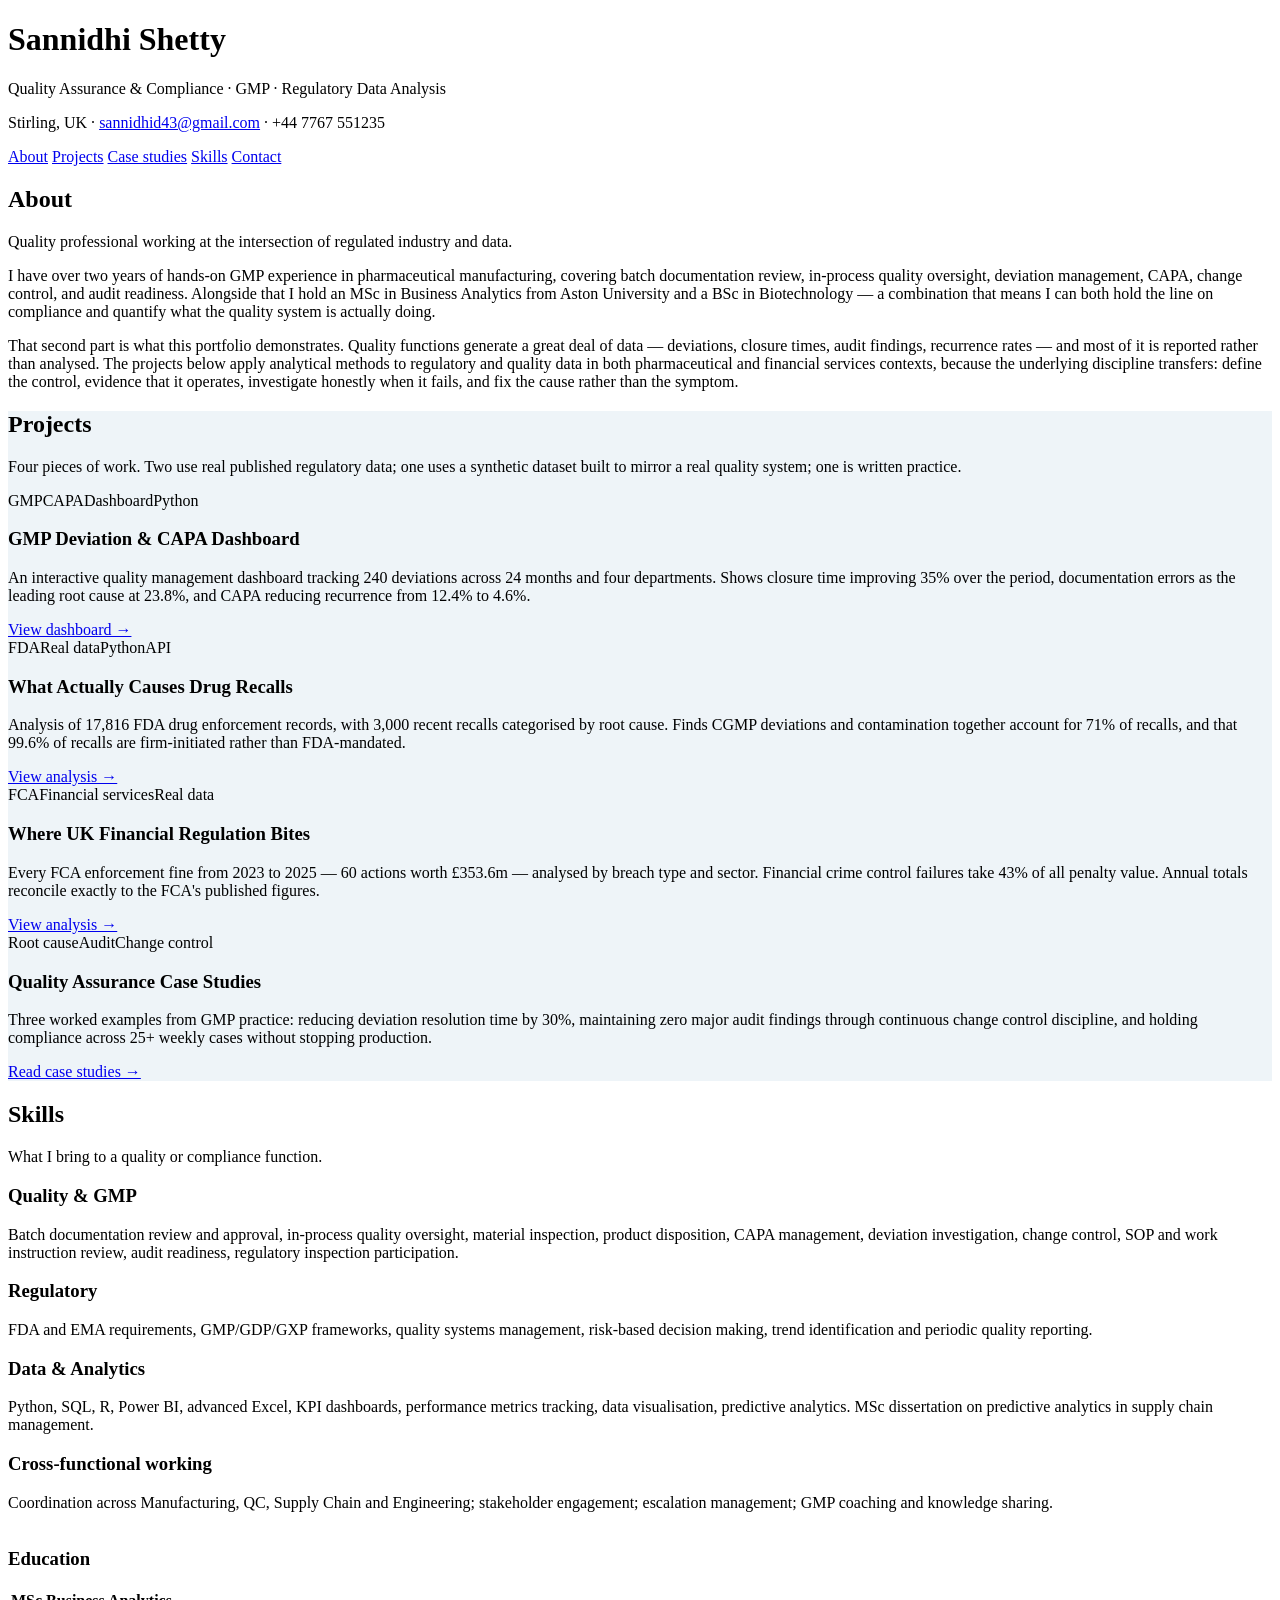
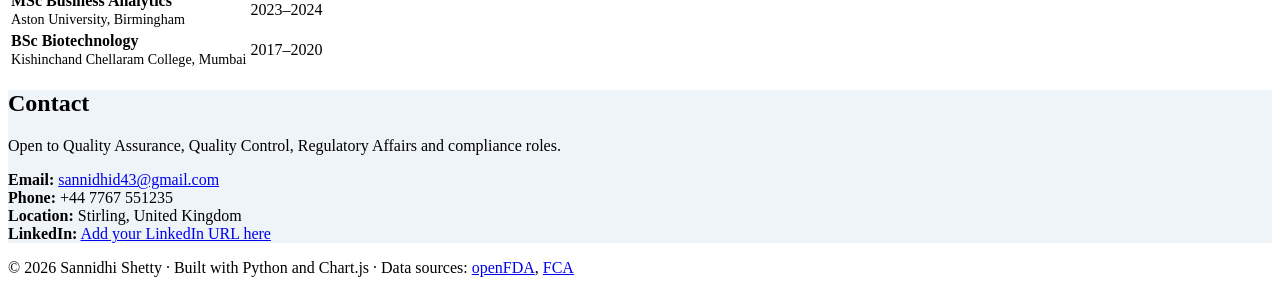
==== index.html @ f47edebf "Add portfolio pages" ====
<!DOCTYPE html>
<html lang="en">
<head>
<meta charset="utf-8">
<meta name="viewport" content="width=device-width,initial-scale=1">
<title>Sannidhi Shetty — Quality &amp; Compliance Analytics Portfolio</title>
<meta name="description" content="Quality Assurance professional with GMP experience and an MSc in Business Analytics. Portfolio of regulatory data analysis and quality systems work.">
<link rel="stylesheet" href="assets/styles.css">
</head>
<body>

<header class="site">
  <div class="wrap">
    <h1>Sannidhi Shetty</h1>
    <p class="tag">Quality Assurance &amp; Compliance · GMP · Regulatory Data Analysis</p>
    <p class="meta">Stirling, UK · <a href="mailto:sannidhid43@gmail.com">sannidhid43@gmail.com</a> · +44 7767 551235</p>
  </div>
</header>
<nav class="top"><div class="wrap">
  <a href="#about">About</a>
  <a href="#projects">Projects</a>
  <a href="case-studies.html">Case studies</a>
  <a href="#skills">Skills</a>
  <a href="#contact">Contact</a>
</div></nav>

<section id="about">
  <div class="wrap">
    <h2>About</h2>
    <p class="lede">Quality professional working at the intersection of regulated industry and data.</p>
    <p>I have over two years of hands-on GMP experience in pharmaceutical manufacturing, covering batch documentation review, in-process quality oversight, deviation management, CAPA, change control, and audit readiness. Alongside that I hold an MSc in Business Analytics from Aston University and a BSc in Biotechnology — a combination that means I can both hold the line on compliance and quantify what the quality system is actually doing.</p>
    <p style="margin-top:14px">That second part is what this portfolio demonstrates. Quality functions generate a great deal of data — deviations, closure times, audit findings, recurrence rates — and most of it is reported rather than analysed. The projects below apply analytical methods to regulatory and quality data in both pharmaceutical and financial services contexts, because the underlying discipline transfers: define the control, evidence that it operates, investigate honestly when it fails, and fix the cause rather than the symptom.</p>
  </div>
</section>

<section id="projects" style="background:#eef4f8">
  <div class="wrap">
    <h2>Projects</h2>
    <p class="lede">Four pieces of work. Two use real published regulatory data; one uses a synthetic dataset built to mirror a real quality system; one is written practice.</p>

    <div class="grid">

      <div class="card">
        <div class="tags"><span class="tag-pill">GMP</span><span class="tag-pill">CAPA</span><span class="tag-pill">Dashboard</span><span class="tag-pill">Python</span></div>
        <h3>GMP Deviation &amp; CAPA Dashboard</h3>
        <p>An interactive quality management dashboard tracking 240 deviations across 24 months and four departments. Shows closure time improving 35% over the period, documentation errors as the leading root cause at 23.8%, and CAPA reducing recurrence from 12.4% to 4.6%.</p>
        <a class="go" href="deviation-dashboard.html">View dashboard &rarr;</a>
      </div>

      <div class="card">
        <div class="tags"><span class="tag-pill">FDA</span><span class="tag-pill">Real data</span><span class="tag-pill">Python</span><span class="tag-pill">API</span></div>
        <h3>What Actually Causes Drug Recalls</h3>
        <p>Analysis of 17,816 FDA drug enforcement records, with 3,000 recent recalls categorised by root cause. Finds CGMP deviations and contamination together account for 71% of recalls, and that 99.6% of recalls are firm-initiated rather than FDA-mandated.</p>
        <a class="go" href="fda-recalls.html">View analysis &rarr;</a>
      </div>

      <div class="card">
        <div class="tags"><span class="tag-pill">FCA</span><span class="tag-pill">Financial services</span><span class="tag-pill">Real data</span></div>
        <h3>Where UK Financial Regulation Bites</h3>
        <p>Every FCA enforcement fine from 2023 to 2025 — 60 actions worth £353.6m — analysed by breach type and sector. Financial crime control failures take 43% of all penalty value. Annual totals reconcile exactly to the FCA's published figures.</p>
        <a class="go" href="fca-fines.html">View analysis &rarr;</a>
      </div>

      <div class="card">
        <div class="tags"><span class="tag-pill">Root cause</span><span class="tag-pill">Audit</span><span class="tag-pill">Change control</span></div>
        <h3>Quality Assurance Case Studies</h3>
        <p>Three worked examples from GMP practice: reducing deviation resolution time by 30%, maintaining zero major audit findings through continuous change control discipline, and holding compliance across 25+ weekly cases without stopping production.</p>
        <a class="go" href="case-studies.html">Read case studies &rarr;</a>
      </div>

    </div>
  </div>
</section>

<section id="skills">
  <div class="wrap">
    <h2>Skills</h2>
    <p class="lede">What I bring to a quality or compliance function.</p>
    <div class="grid">
      <div class="card">
        <h3>Quality &amp; GMP</h3>
        <p style="color:var(--ink)">Batch documentation review and approval, in-process quality oversight, material inspection, product disposition, CAPA management, deviation investigation, change control, SOP and work instruction review, audit readiness, regulatory inspection participation.</p>
      </div>
      <div class="card">
        <h3>Regulatory</h3>
        <p style="color:var(--ink)">FDA and EMA requirements, GMP/GDP/GXP frameworks, quality systems management, risk-based decision making, trend identification and periodic quality reporting.</p>
      </div>
      <div class="card">
        <h3>Data &amp; Analytics</h3>
        <p style="color:var(--ink)">Python, SQL, R, Power BI, advanced Excel, KPI dashboards, performance metrics tracking, data visualisation, predictive analytics. MSc dissertation on predictive analytics in supply chain management.</p>
      </div>
      <div class="card">
        <h3>Cross-functional working</h3>
        <p style="color:var(--ink)">Coordination across Manufacturing, QC, Supply Chain and Engineering; stakeholder engagement; escalation management; GMP coaching and knowledge sharing.</p>
      </div>
    </div>

    <h3 style="margin-top:36px">Education</h3>
    <div class="table-wrap" style="max-width:720px">
      <table>
        <tr><td><strong>MSc Business Analytics</strong><br><span style="color:var(--muted);font-size:.88rem">Aston University, Birmingham</span></td><td class="num">2023–2024</td></tr>
        <tr><td><strong>BSc Biotechnology</strong><br><span style="color:var(--muted);font-size:.88rem">Kishinchand Chellaram College, Mumbai</span></td><td class="num">2017–2020</td></tr>
      </table>
    </div>
  </div>
</section>

<section id="contact" style="background:#eef4f8">
  <div class="wrap">
    <h2>Contact</h2>
    <p class="lede">Open to Quality Assurance, Quality Control, Regulatory Affairs and compliance roles.</p>
    <p><strong>Email:</strong> <a href="mailto:sannidhid43@gmail.com">sannidhid43@gmail.com</a><br>
       <strong>Phone:</strong> +44 7767 551235<br>
       <strong>Location:</strong> Stirling, United Kingdom<br>
       <strong>LinkedIn:</strong> <a href="#">Add your LinkedIn URL here</a></p>
  </div>
</section>

<footer><div class="wrap">
  © 2026 Sannidhi Shetty · Built with Python and Chart.js · Data sources: <a href="https://open.fda.gov/">openFDA</a>, <a href="https://www.fca.org.uk/">FCA</a>
</div></footer>

</body>
</html>
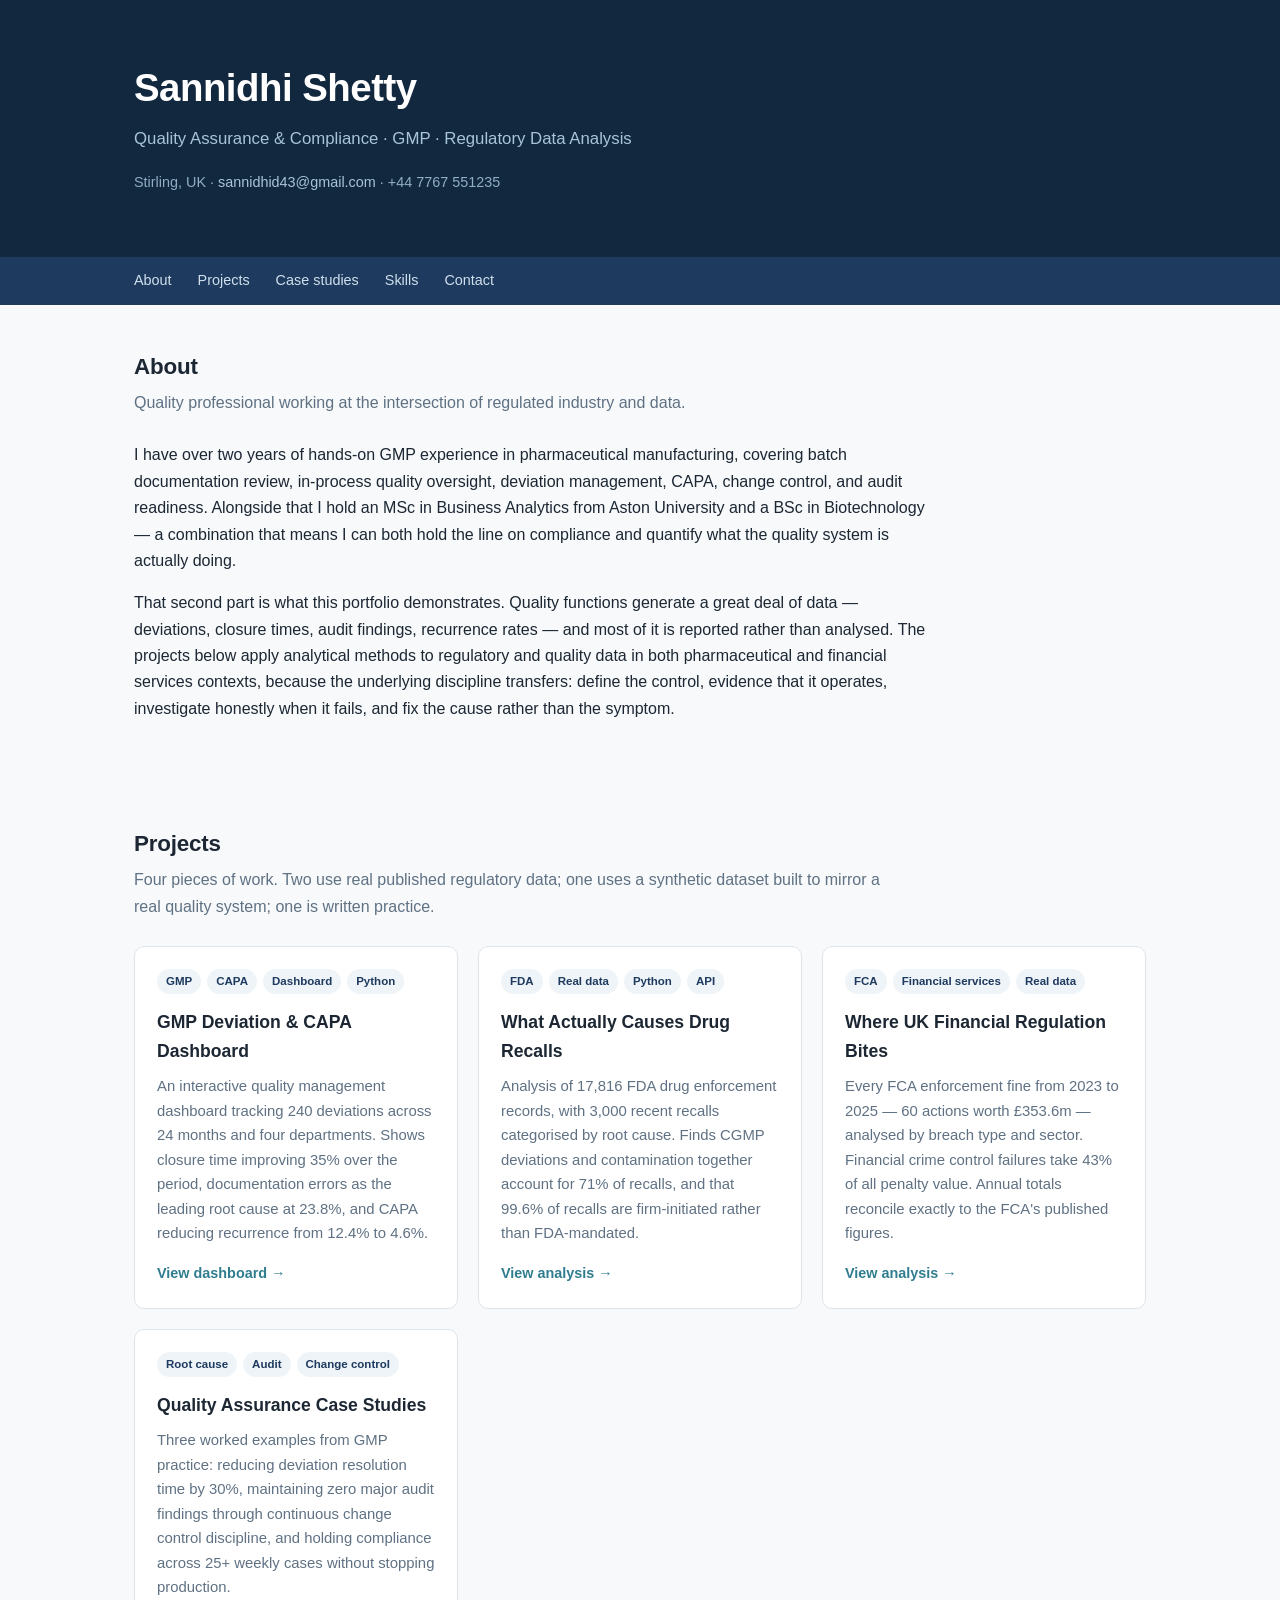
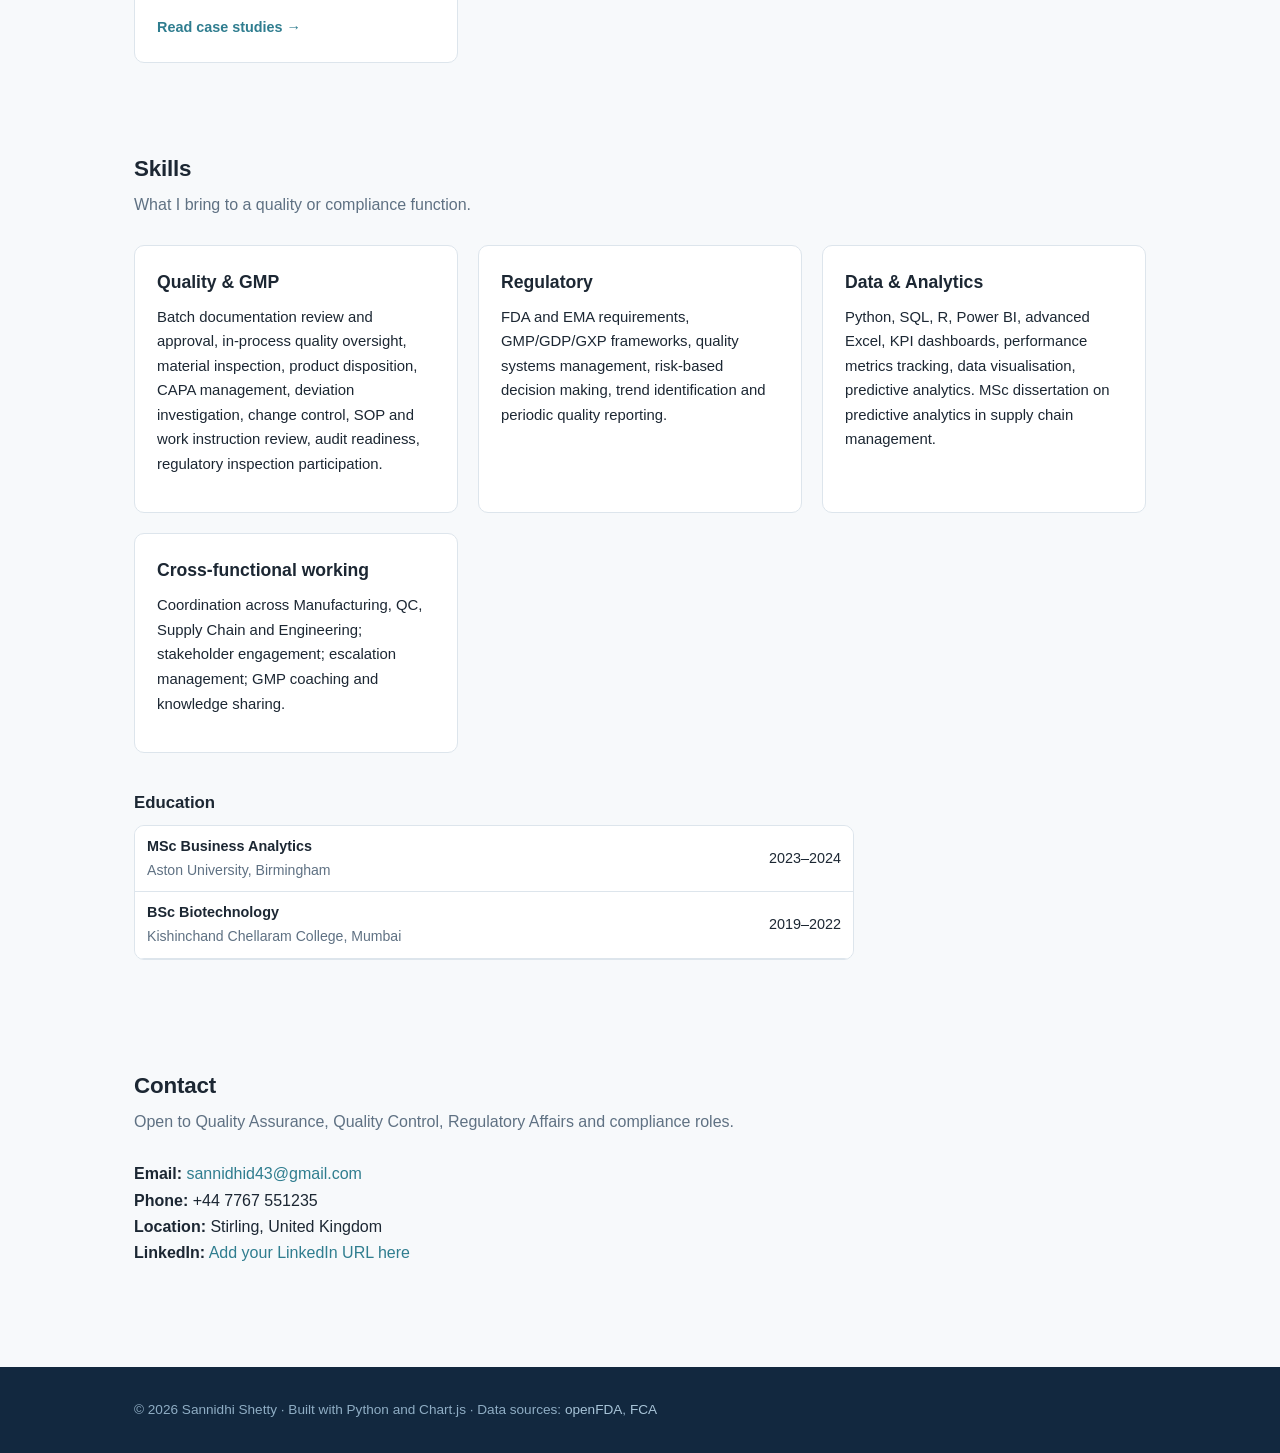
==== commit 9a912621: "Add files via upload" ====
--- a/index.html
+++ b/index.html
@@ -33,7 +33,7 @@
   </div>
 </section>
 
-<section id="projects" style="background:#eef4f8">
+<section id="projects" style="background:var(--tint)">
   <div class="wrap">
     <h2>Projects</h2>
     <p class="lede">Four pieces of work. Two use real published regulatory data; one uses a synthetic dataset built to mirror a real quality system; one is written practice.</p>
@@ -99,13 +99,13 @@
     <div class="table-wrap" style="max-width:720px">
       <table>
         <tr><td><strong>MSc Business Analytics</strong><br><span style="color:var(--muted);font-size:.88rem">Aston University, Birmingham</span></td><td class="num">2023–2024</td></tr>
-        <tr><td><strong>BSc Biotechnology</strong><br><span style="color:var(--muted);font-size:.88rem">Kishinchand Chellaram College, Mumbai</span></td><td class="num">2017–2020</td></tr>
+        <tr><td><strong>BSc Biotechnology</strong><br><span style="color:var(--muted);font-size:.88rem">Kishinchand Chellaram College, Mumbai</span></td><td class="num">2019–2022</td></tr>
       </table>
     </div>
   </div>
 </section>
 
-<section id="contact" style="background:#eef4f8">
+<section id="contact" style="background:var(--tint)">
   <div class="wrap">
     <h2>Contact</h2>
     <p class="lede">Open to Quality Assurance, Quality Control, Regulatory Affairs and compliance roles.</p>
--- a/assets/styles.css
+++ b/assets/styles.css
@@ -0,0 +1,101 @@
+:root{
+  --navy:#12283f; --navy-light:#1e3a5f; --accent:#2f7d8f; --accent-2:#c8794b;
+  --ink:#1c2733; --muted:#5f7183; --line:#dde5ec; --bg:#f7f9fb; --card:#ffffff;
+  --ok:#2e7d5b; --warn:#b8792c; --crit:#b3453a;
+}
+*{box-sizing:border-box}
+body{margin:0;font-family:-apple-system,BlinkMacSystemFont,"Segoe UI",Inter,Helvetica,Arial,sans-serif;
+  color:var(--ink);background:var(--bg);line-height:1.65;-webkit-font-smoothing:antialiased}
+.wrap{max-width:1060px;margin:0 auto;padding:0 24px}
+a{color:var(--accent);text-decoration:none}
+a:hover{text-decoration:underline}
+
+/* header */
+header.site{background:var(--navy);color:#fff;padding:56px 0 48px}
+header.site h1{margin:0 0 6px;font-size:2.4rem;letter-spacing:-.5px;font-weight:700}
+header.site .tag{color:#a8c4d8;font-size:1.05rem;margin:0 0 18px}
+header.site .meta{color:#8fadc4;font-size:.9rem}
+header.site .meta a{color:#a8c4d8}
+nav.top{background:var(--navy-light);padding:0}
+nav.top .wrap{display:flex;gap:26px;flex-wrap:wrap;padding-top:12px;padding-bottom:12px}
+nav.top a{color:#cfe0ec;font-size:.9rem;font-weight:500}
+
+/* page header (project pages) */
+header.page{background:var(--navy);color:#fff;padding:40px 0 34px}
+header.page .back{color:#8fadc4;font-size:.85rem;display:inline-block;margin-bottom:14px}
+header.page h1{margin:0 0 8px;font-size:1.9rem;letter-spacing:-.4px}
+header.page p{margin:0;color:#a8c4d8;max-width:760px}
+
+section{padding:44px 0}
+h2{font-size:1.4rem;margin:0 0 4px;letter-spacing:-.2px}
+h3{font-size:1.05rem;margin:26px 0 8px}
+.lede{color:var(--muted);margin:0 0 26px;max-width:760px}
+p{max-width:800px}
+
+/* cards */
+.grid{display:grid;grid-template-columns:repeat(auto-fit,minmax(290px,1fr));gap:20px}
+.card{background:var(--card);border:1px solid var(--line);border-radius:10px;padding:22px}
+.card h3{margin:0 0 8px;font-size:1.1rem}
+.card p{font-size:.93rem;color:var(--muted);margin:0 0 14px}
+.card .tags{display:flex;gap:6px;flex-wrap:wrap;margin-bottom:14px}
+.tag-pill{background:#eef4f8;color:var(--navy-light);font-size:.72rem;padding:3px 9px;border-radius:20px;font-weight:600}
+.card a.go{font-weight:600;font-size:.9rem}
+
+/* KPI tiles */
+.kpis{display:grid;grid-template-columns:repeat(auto-fit,minmax(180px,1fr));gap:16px;margin:0 0 32px}
+.kpi{background:var(--card);border:1px solid var(--line);border-radius:10px;padding:18px}
+.kpi .v{font-size:1.75rem;font-weight:700;color:var(--navy);letter-spacing:-.5px}
+.kpi .l{font-size:.8rem;color:var(--muted);text-transform:uppercase;letter-spacing:.5px;margin-top:2px}
+.kpi .s{font-size:.8rem;color:var(--accent);margin-top:4px}
+
+/* charts */
+.chart-box{background:var(--card);border:1px solid var(--line);border-radius:10px;padding:20px;margin-bottom:20px}
+.chart-box h3{margin:0 0 2px;font-size:1rem}
+.chart-box .sub{font-size:.82rem;color:var(--muted);margin:0 0 14px}
+.chart-2{display:grid;grid-template-columns:1fr 1fr;gap:20px}
+@media(max-width:820px){.chart-2{grid-template-columns:1fr}}
+canvas{max-width:100%}
+
+/* findings */
+.finding{background:var(--card);border-left:3px solid var(--accent);border-radius:0 8px 8px 0;
+  padding:16px 20px;margin-bottom:14px;border-top:1px solid var(--line);
+  border-right:1px solid var(--line);border-bottom:1px solid var(--line)}
+.finding strong{display:block;color:var(--navy);margin-bottom:3px}
+.finding p{margin:0;font-size:.92rem;color:var(--muted)}
+
+/* tables */
+table{width:100%;border-collapse:collapse;font-size:.9rem;background:var(--card)}
+th{text-align:left;background:#eef4f8;padding:10px 12px;font-size:.78rem;text-transform:uppercase;
+  letter-spacing:.4px;color:var(--navy-light);border-bottom:1px solid var(--line)}
+td{padding:9px 12px;border-bottom:1px solid var(--line)}
+tr:hover td{background:#fafcfd}
+.num{text-align:right;font-variant-numeric:tabular-nums}
+.table-wrap{border:1px solid var(--line);border-radius:10px;overflow:hidden;margin-bottom:20px}
+
+/* controls */
+.controls{display:flex;gap:12px;flex-wrap:wrap;align-items:center;margin-bottom:20px}
+select,input[type=search]{padding:8px 12px;border:1px solid var(--line);border-radius:7px;
+  font-size:.9rem;background:#fff;color:var(--ink);font-family:inherit}
+label.ctl{font-size:.82rem;color:var(--muted);display:flex;flex-direction:column;gap:4px}
+
+/* case study */
+.case{background:var(--card);border:1px solid var(--line);border-radius:10px;padding:28px;margin-bottom:24px}
+.case h3{margin-top:0;font-size:1.25rem;color:var(--navy)}
+.case .role{font-size:.82rem;color:var(--muted);margin:0 0 18px;padding-bottom:14px;border-bottom:1px solid var(--line)}
+.case h4{font-size:.78rem;text-transform:uppercase;letter-spacing:.6px;color:var(--accent);margin:18px 0 6px}
+.case p{margin:0;font-size:.95rem}
+.result{background:#f2f8f5;border-left:3px solid var(--ok);padding:14px 18px;border-radius:0 6px 6px 0;margin-top:18px}
+.result p{font-size:.93rem}
+
+.method{background:#eef4f8;border-radius:10px;padding:20px 24px;font-size:.9rem;color:var(--muted)}
+.method h3{margin-top:0;color:var(--navy);font-size:.95rem}
+.method code{background:#fff;padding:2px 6px;border-radius:4px;font-size:.85rem;color:var(--navy)}
+
+.badge{display:inline-block;font-size:.72rem;font-weight:600;padding:3px 9px;border-radius:20px}
+.b-real{background:#e8f2ee;color:var(--ok)}
+.b-synth{background:#fdf2e7;color:var(--warn)}
+
+footer{background:var(--navy);color:#8fadc4;padding:32px 0;font-size:.85rem;margin-top:40px}
+footer a{color:#a8c4d8}
+.disclaimer{font-size:.82rem;color:var(--muted);font-style:italic;margin-top:20px;
+  padding:12px 16px;background:#fdf9f4;border-left:3px solid var(--accent-2);border-radius:0 6px 6px 0}
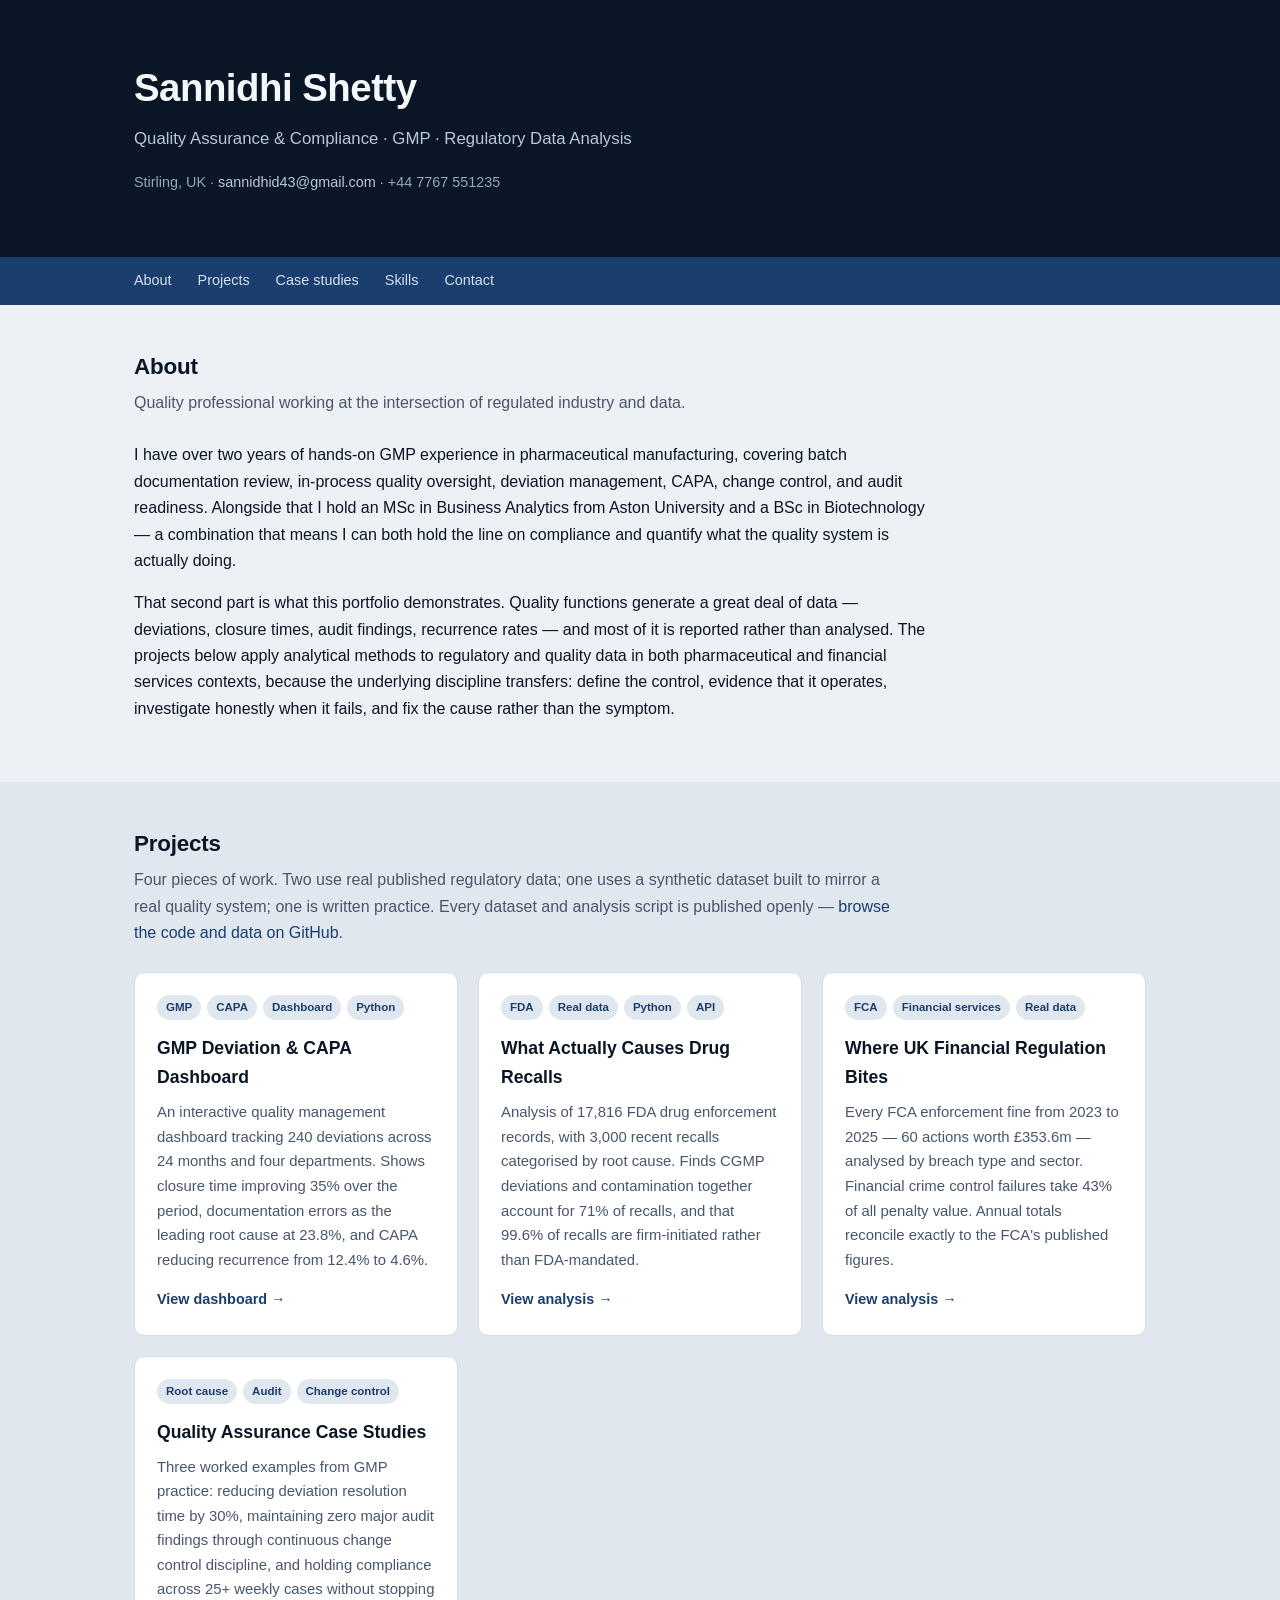
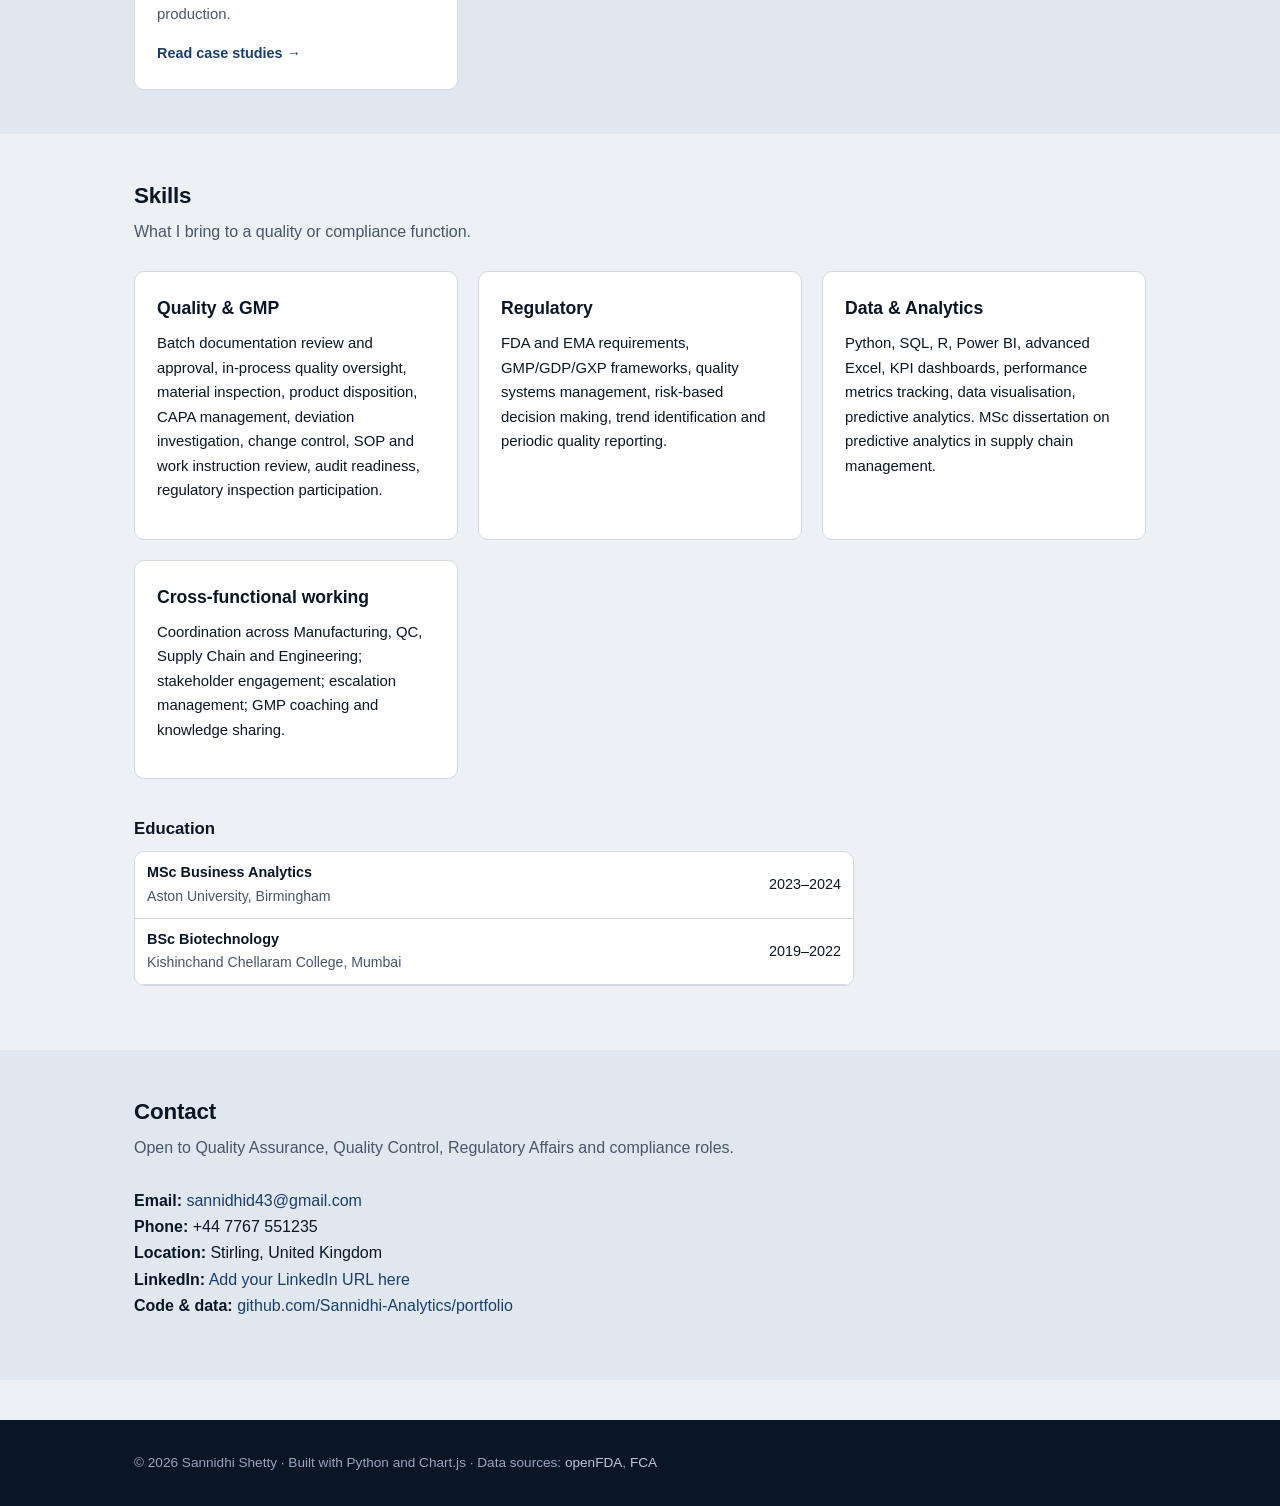
==== commit 001d1199: "Add files via upload" ====
--- a/index.html
+++ b/index.html
@@ -36,7 +36,7 @@
 <section id="projects" style="background:var(--tint)">
   <div class="wrap">
     <h2>Projects</h2>
-    <p class="lede">Four pieces of work. Two use real published regulatory data; one uses a synthetic dataset built to mirror a real quality system; one is written practice.</p>
+    <p class="lede">Four pieces of work. Two use real published regulatory data; one uses a synthetic dataset built to mirror a real quality system; one is written practice. Every dataset and analysis script is published openly &mdash; <a href="https://github.com/Sannidhi-Analytics/portfolio">browse the code and data on GitHub</a>.</p>
 
     <div class="grid">
 
@@ -112,7 +112,8 @@
     <p><strong>Email:</strong> <a href="mailto:sannidhid43@gmail.com">sannidhid43@gmail.com</a><br>
        <strong>Phone:</strong> +44 7767 551235<br>
        <strong>Location:</strong> Stirling, United Kingdom<br>
-       <strong>LinkedIn:</strong> <a href="#">Add your LinkedIn URL here</a></p>
+       <strong>LinkedIn:</strong> <a href="#">Add your LinkedIn URL here</a><br>
+       <strong>Code &amp; data:</strong> <a href="https://github.com/Sannidhi-Analytics/portfolio">github.com/Sannidhi-Analytics/portfolio</a></p>
   </div>
 </section>
 
--- a/assets/styles.css
+++ b/assets/styles.css
@@ -1,7 +1,8 @@
 :root{
-  --navy:#12283f; --navy-light:#1e3a5f; --accent:#2f7d8f; --accent-2:#c8794b;
-  --ink:#1c2733; --muted:#5f7183; --line:#dde5ec; --bg:#f7f9fb; --card:#ffffff;
-  --ok:#2e7d5b; --warn:#b8792c; --crit:#b3453a;
+  /* Executive Navy & Bronze — all text pairings clear WCAG AAA */
+  --navy:#0A1626; --navy-light:#1A3E6E; --accent:#1A3E6E; --accent-2:#7A4E24;
+  --ink:#0A1626; --muted:#48566B; --line:#D2D9E2; --bg:#EDF0F4; --card:#FFFFFF;
+  --tint:#E1E7EE; --ok:#1F5C43; --warn:#7A4E24; --crit:#93331F;
 }
 *{box-sizing:border-box}
 body{margin:0;font-family:-apple-system,BlinkMacSystemFont,"Segoe UI",Inter,Helvetica,Arial,sans-serif;
@@ -11,20 +12,20 @@
 a:hover{text-decoration:underline}
 
 /* header */
-header.site{background:var(--navy);color:#fff;padding:56px 0 48px}
+header.site{background:var(--navy);color:#F5F8FB;padding:56px 0 48px}
 header.site h1{margin:0 0 6px;font-size:2.4rem;letter-spacing:-.5px;font-weight:700}
-header.site .tag{color:#a8c4d8;font-size:1.05rem;margin:0 0 18px}
-header.site .meta{color:#8fadc4;font-size:.9rem}
-header.site .meta a{color:#a8c4d8}
+header.site .tag{color:#B9C7DA;font-size:1.05rem;margin:0 0 18px}
+header.site .meta{color:#93A4BC;font-size:.9rem}
+header.site .meta a{color:#B9C7DA}
 nav.top{background:var(--navy-light);padding:0}
 nav.top .wrap{display:flex;gap:26px;flex-wrap:wrap;padding-top:12px;padding-bottom:12px}
-nav.top a{color:#cfe0ec;font-size:.9rem;font-weight:500}
+nav.top a{color:#D6E0EC;font-size:.9rem;font-weight:500}
 
 /* page header (project pages) */
-header.page{background:var(--navy);color:#fff;padding:40px 0 34px}
-header.page .back{color:#8fadc4;font-size:.85rem;display:inline-block;margin-bottom:14px}
+header.page{background:var(--navy);color:#F5F8FB;padding:40px 0 34px}
+header.page .back{color:#93A4BC;font-size:.85rem;display:inline-block;margin-bottom:14px}
 header.page h1{margin:0 0 8px;font-size:1.9rem;letter-spacing:-.4px}
-header.page p{margin:0;color:#a8c4d8;max-width:760px}
+header.page p{margin:0;color:#B9C7DA;max-width:760px}
 
 section{padding:44px 0}
 h2{font-size:1.4rem;margin:0 0 4px;letter-spacing:-.2px}
@@ -38,7 +39,7 @@
 .card h3{margin:0 0 8px;font-size:1.1rem}
 .card p{font-size:.93rem;color:var(--muted);margin:0 0 14px}
 .card .tags{display:flex;gap:6px;flex-wrap:wrap;margin-bottom:14px}
-.tag-pill{background:#eef4f8;color:var(--navy-light);font-size:.72rem;padding:3px 9px;border-radius:20px;font-weight:600}
+.tag-pill{background:var(--tint);color:var(--navy-light);font-size:.72rem;padding:3px 9px;border-radius:20px;font-weight:600}
 .card a.go{font-weight:600;font-size:.9rem}
 
 /* KPI tiles */
@@ -65,17 +66,17 @@
 
 /* tables */
 table{width:100%;border-collapse:collapse;font-size:.9rem;background:var(--card)}
-th{text-align:left;background:#eef4f8;padding:10px 12px;font-size:.78rem;text-transform:uppercase;
+th{text-align:left;background:var(--tint);padding:10px 12px;font-size:.78rem;text-transform:uppercase;
   letter-spacing:.4px;color:var(--navy-light);border-bottom:1px solid var(--line)}
 td{padding:9px 12px;border-bottom:1px solid var(--line)}
-tr:hover td{background:#fafcfd}
+tr:hover td{background:#F5F8FB}
 .num{text-align:right;font-variant-numeric:tabular-nums}
 .table-wrap{border:1px solid var(--line);border-radius:10px;overflow:hidden;margin-bottom:20px}
 
 /* controls */
 .controls{display:flex;gap:12px;flex-wrap:wrap;align-items:center;margin-bottom:20px}
 select,input[type=search]{padding:8px 12px;border:1px solid var(--line);border-radius:7px;
-  font-size:.9rem;background:#fff;color:var(--ink);font-family:inherit}
+  font-size:.9rem;background:var(--card);color:var(--ink);font-family:inherit}
 label.ctl{font-size:.82rem;color:var(--muted);display:flex;flex-direction:column;gap:4px}
 
 /* case study */
@@ -84,18 +85,18 @@
 .case .role{font-size:.82rem;color:var(--muted);margin:0 0 18px;padding-bottom:14px;border-bottom:1px solid var(--line)}
 .case h4{font-size:.78rem;text-transform:uppercase;letter-spacing:.6px;color:var(--accent);margin:18px 0 6px}
 .case p{margin:0;font-size:.95rem}
-.result{background:#f2f8f5;border-left:3px solid var(--ok);padding:14px 18px;border-radius:0 6px 6px 0;margin-top:18px}
+.result{background:#E6EEE9;border-left:3px solid var(--ok);padding:14px 18px;border-radius:0 6px 6px 0;margin-top:18px}
 .result p{font-size:.93rem}
 
-.method{background:#eef4f8;border-radius:10px;padding:20px 24px;font-size:.9rem;color:var(--muted)}
+.method{background:var(--tint);border-radius:10px;padding:20px 24px;font-size:.9rem;color:var(--muted)}
 .method h3{margin-top:0;color:var(--navy);font-size:.95rem}
-.method code{background:#fff;padding:2px 6px;border-radius:4px;font-size:.85rem;color:var(--navy)}
+.method code{background:var(--card);padding:2px 6px;border-radius:4px;font-size:.85rem;color:var(--navy)}
 
 .badge{display:inline-block;font-size:.72rem;font-weight:600;padding:3px 9px;border-radius:20px}
-.b-real{background:#e8f2ee;color:var(--ok)}
-.b-synth{background:#fdf2e7;color:var(--warn)}
+.b-real{background:#E4EDE8;color:var(--ok)}
+.b-synth{background:#F2E8DA;color:var(--warn)}
 
-footer{background:var(--navy);color:#8fadc4;padding:32px 0;font-size:.85rem;margin-top:40px}
-footer a{color:#a8c4d8}
+footer{background:var(--navy);color:#93A4BC;padding:32px 0;font-size:.85rem;margin-top:40px}
+footer a{color:#B9C7DA}
 .disclaimer{font-size:.82rem;color:var(--muted);font-style:italic;margin-top:20px;
-  padding:12px 16px;background:#fdf9f4;border-left:3px solid var(--accent-2);border-radius:0 6px 6px 0}
+  padding:12px 16px;background:#F3EDE3;border-left:3px solid var(--accent-2);border-radius:0 6px 6px 0}
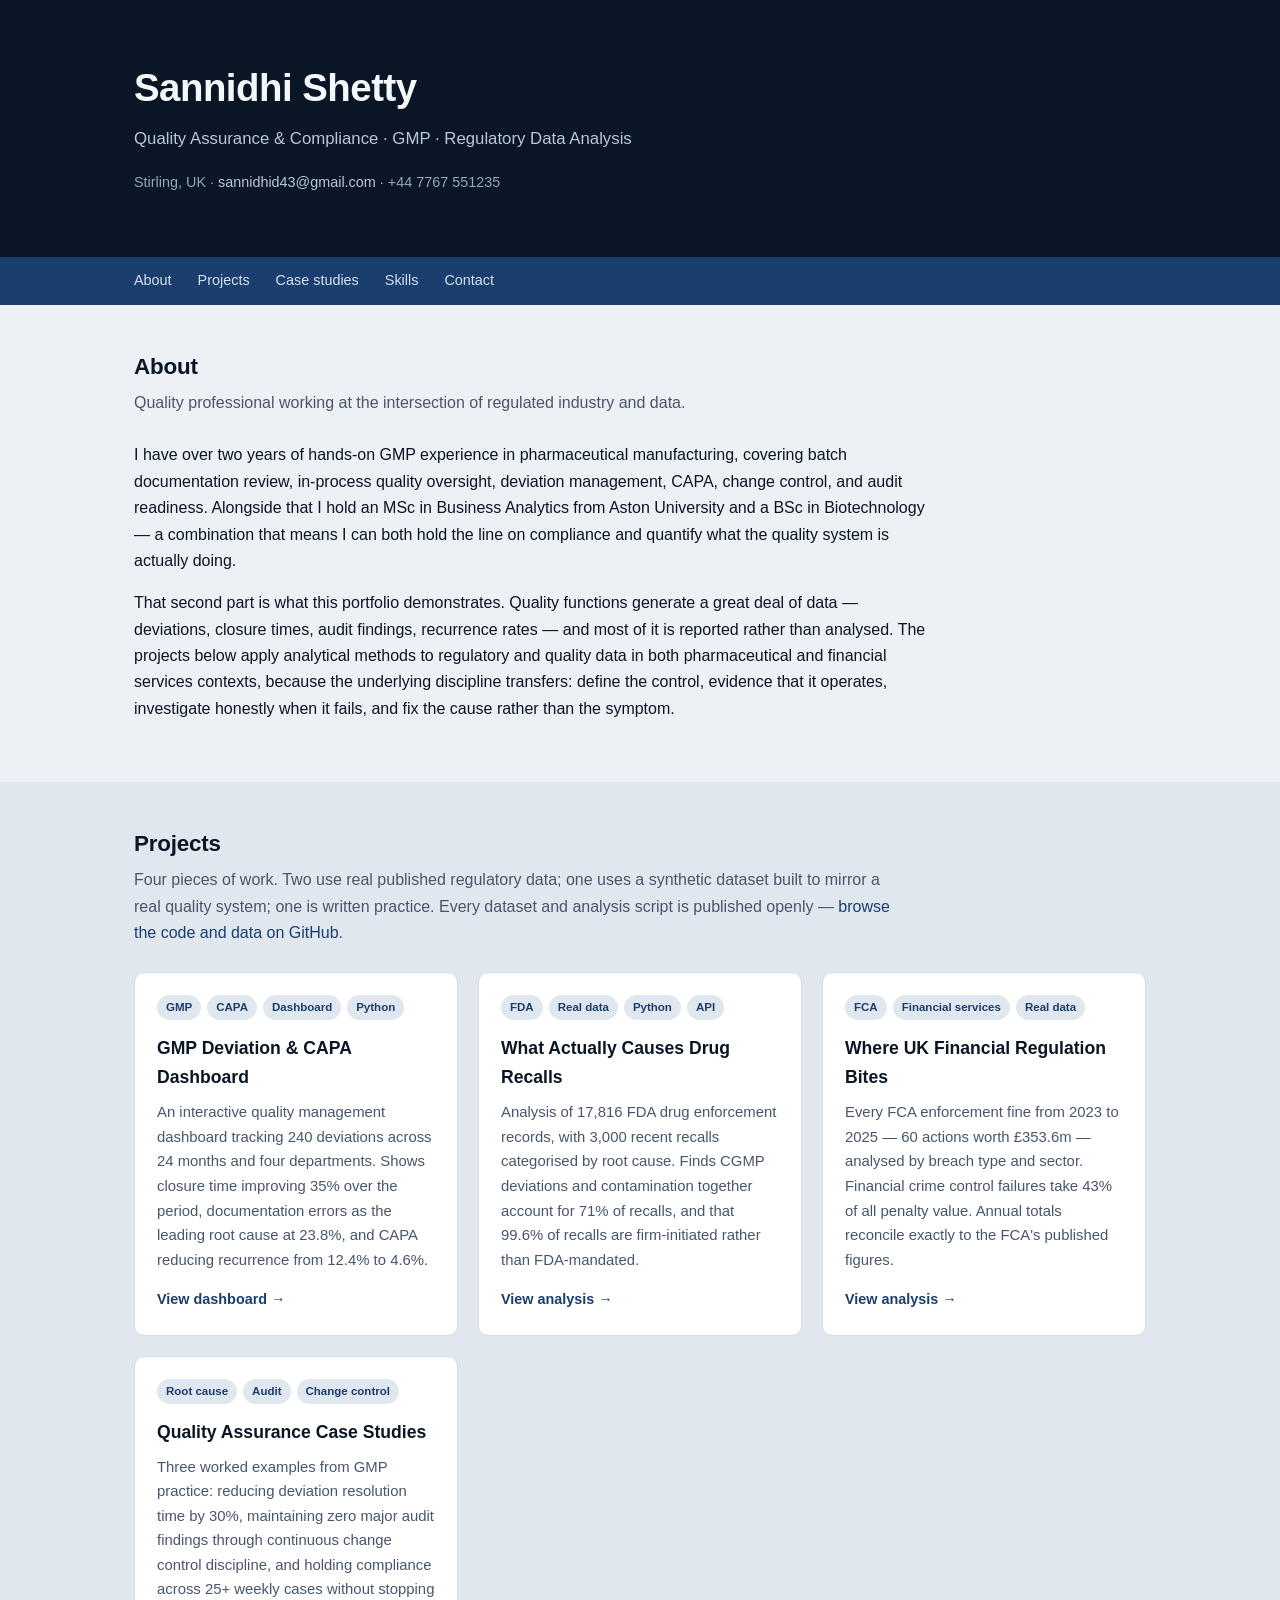
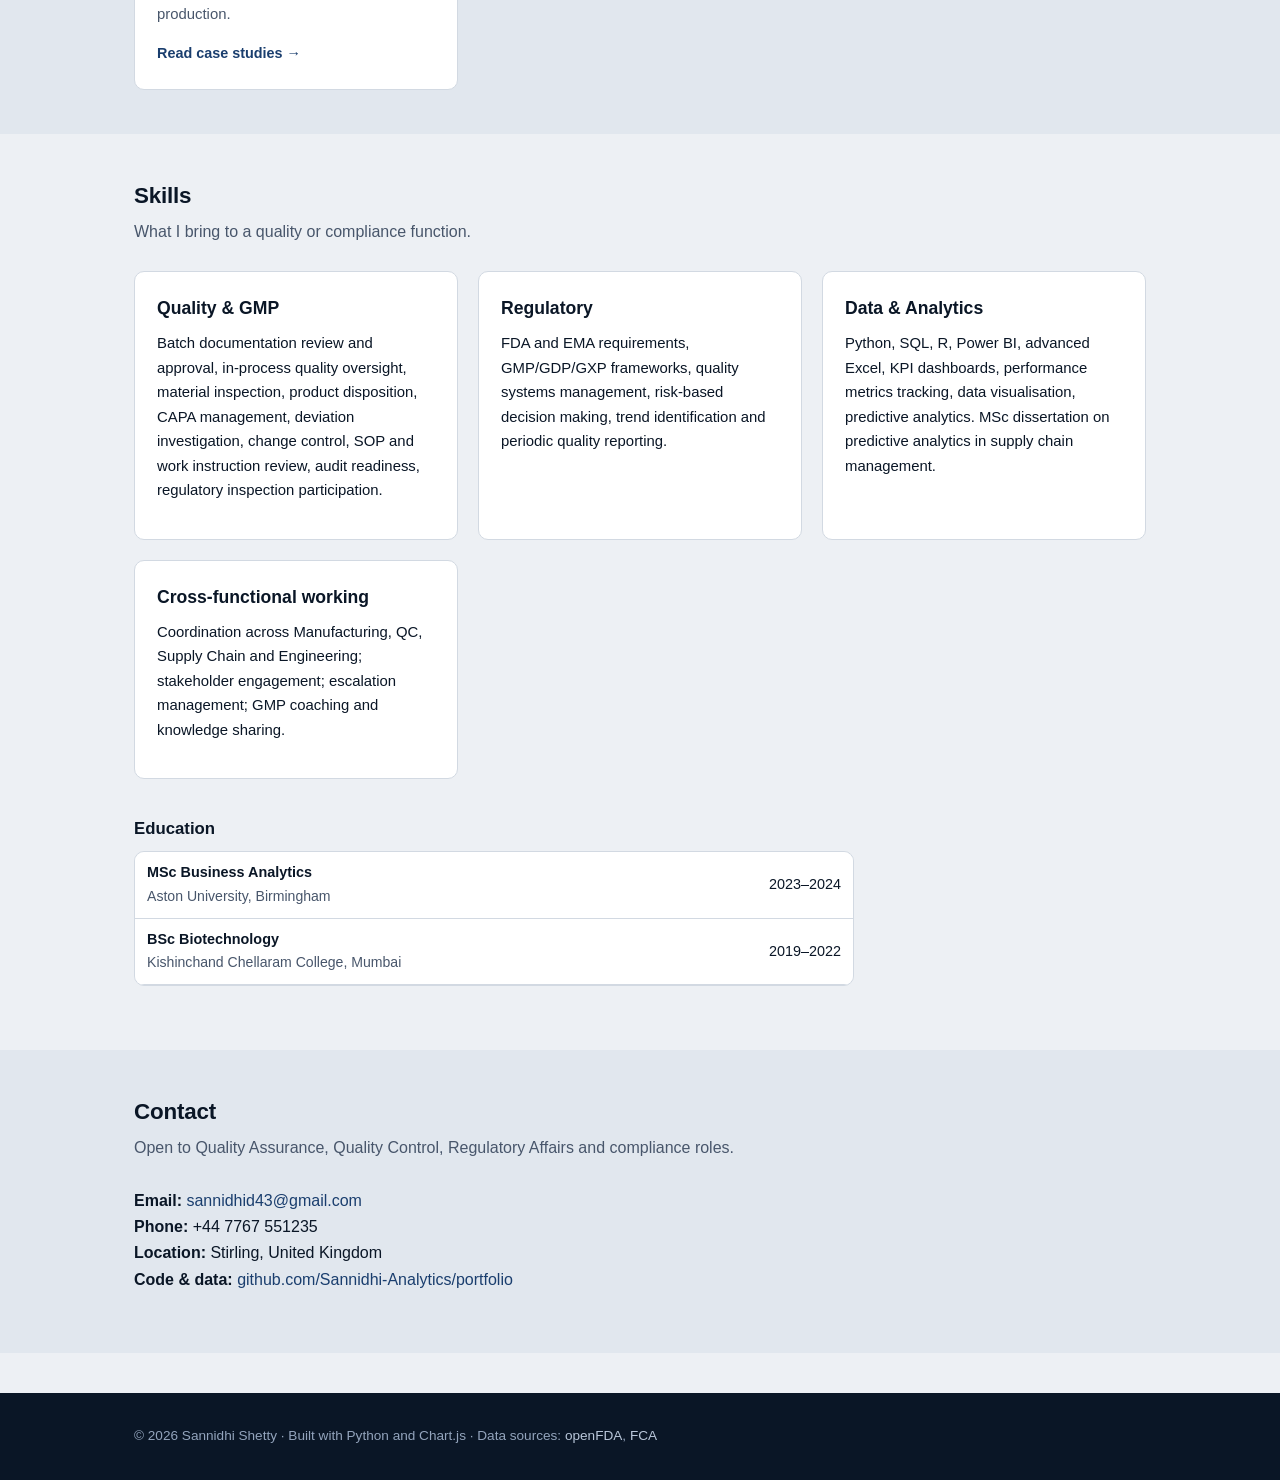
==== commit 58274c36: "Expand README with project summaries, data provenance and limitations" ====
--- a/index.html
+++ b/index.html
@@ -112,7 +112,6 @@
     <p><strong>Email:</strong> <a href="mailto:sannidhid43@gmail.com">sannidhid43@gmail.com</a><br>
        <strong>Phone:</strong> +44 7767 551235<br>
        <strong>Location:</strong> Stirling, United Kingdom<br>
-       <strong>LinkedIn:</strong> <a href="#">Add your LinkedIn URL here</a><br>
        <strong>Code &amp; data:</strong> <a href="https://github.com/Sannidhi-Analytics/portfolio">github.com/Sannidhi-Analytics/portfolio</a></p>
   </div>
 </section>
--- a/assets/styles.css
+++ b/assets/styles.css
@@ -92,6 +92,16 @@
 .method h3{margin-top:0;color:var(--navy);font-size:.95rem}
 .method code{background:var(--card);padding:2px 6px;border-radius:4px;font-size:.85rem;color:var(--navy)}
 
+/* source links inside method boxes */
+.sources{display:flex;gap:10px;flex-wrap:wrap;margin-top:16px;padding-top:16px;
+  border-top:1px solid var(--line)}
+.src-btn{display:inline-flex;align-items:center;gap:7px;background:var(--card);
+  border:1px solid var(--line);border-radius:7px;padding:8px 13px;font-size:.85rem;
+  font-weight:600;color:var(--accent);text-decoration:none;transition:background .12s}
+.src-btn:hover{background:var(--tint);text-decoration:none}
+.src-btn svg{width:14px;height:14px;flex:none}
+.src-note{margin-top:10px;font-size:.82rem;color:var(--muted);font-style:italic}
+
 .badge{display:inline-block;font-size:.72rem;font-weight:600;padding:3px 9px;border-radius:20px}
 .b-real{background:#E4EDE8;color:var(--ok)}
 .b-synth{background:#F2E8DA;color:var(--warn)}
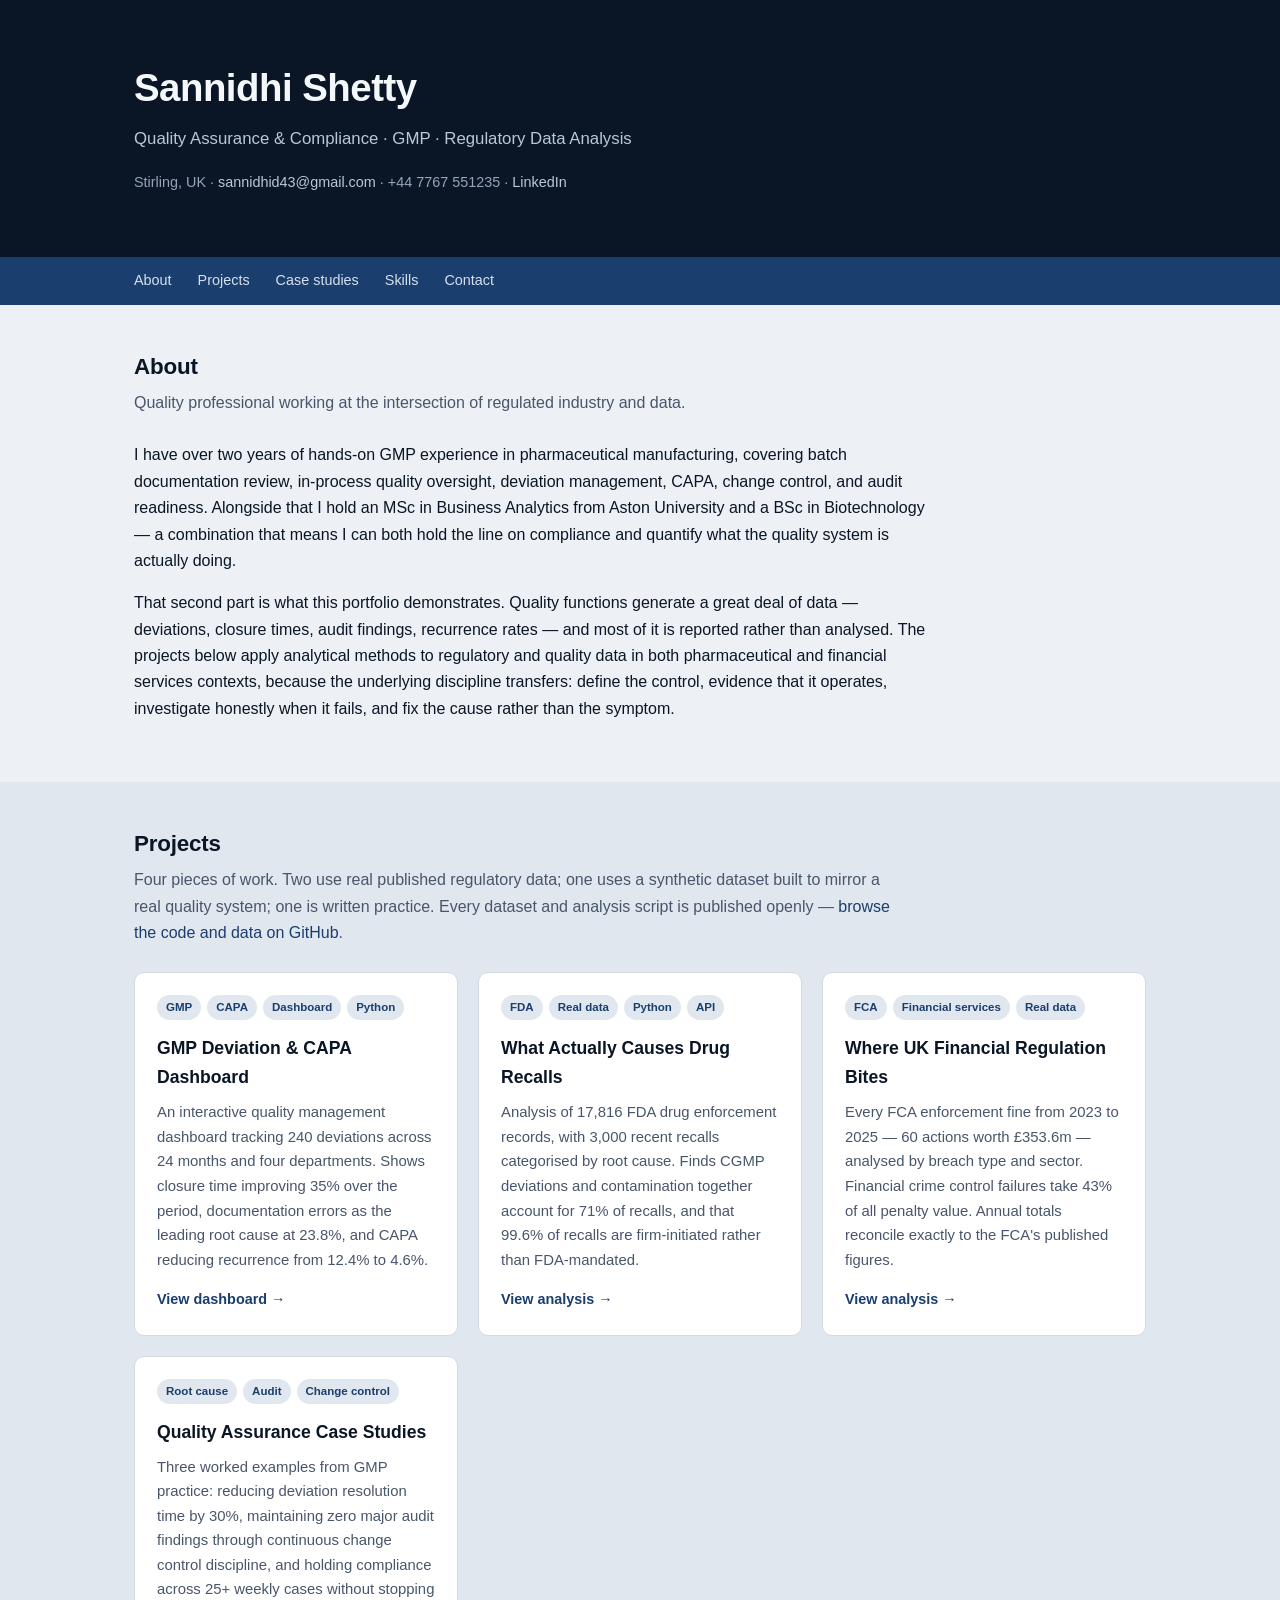
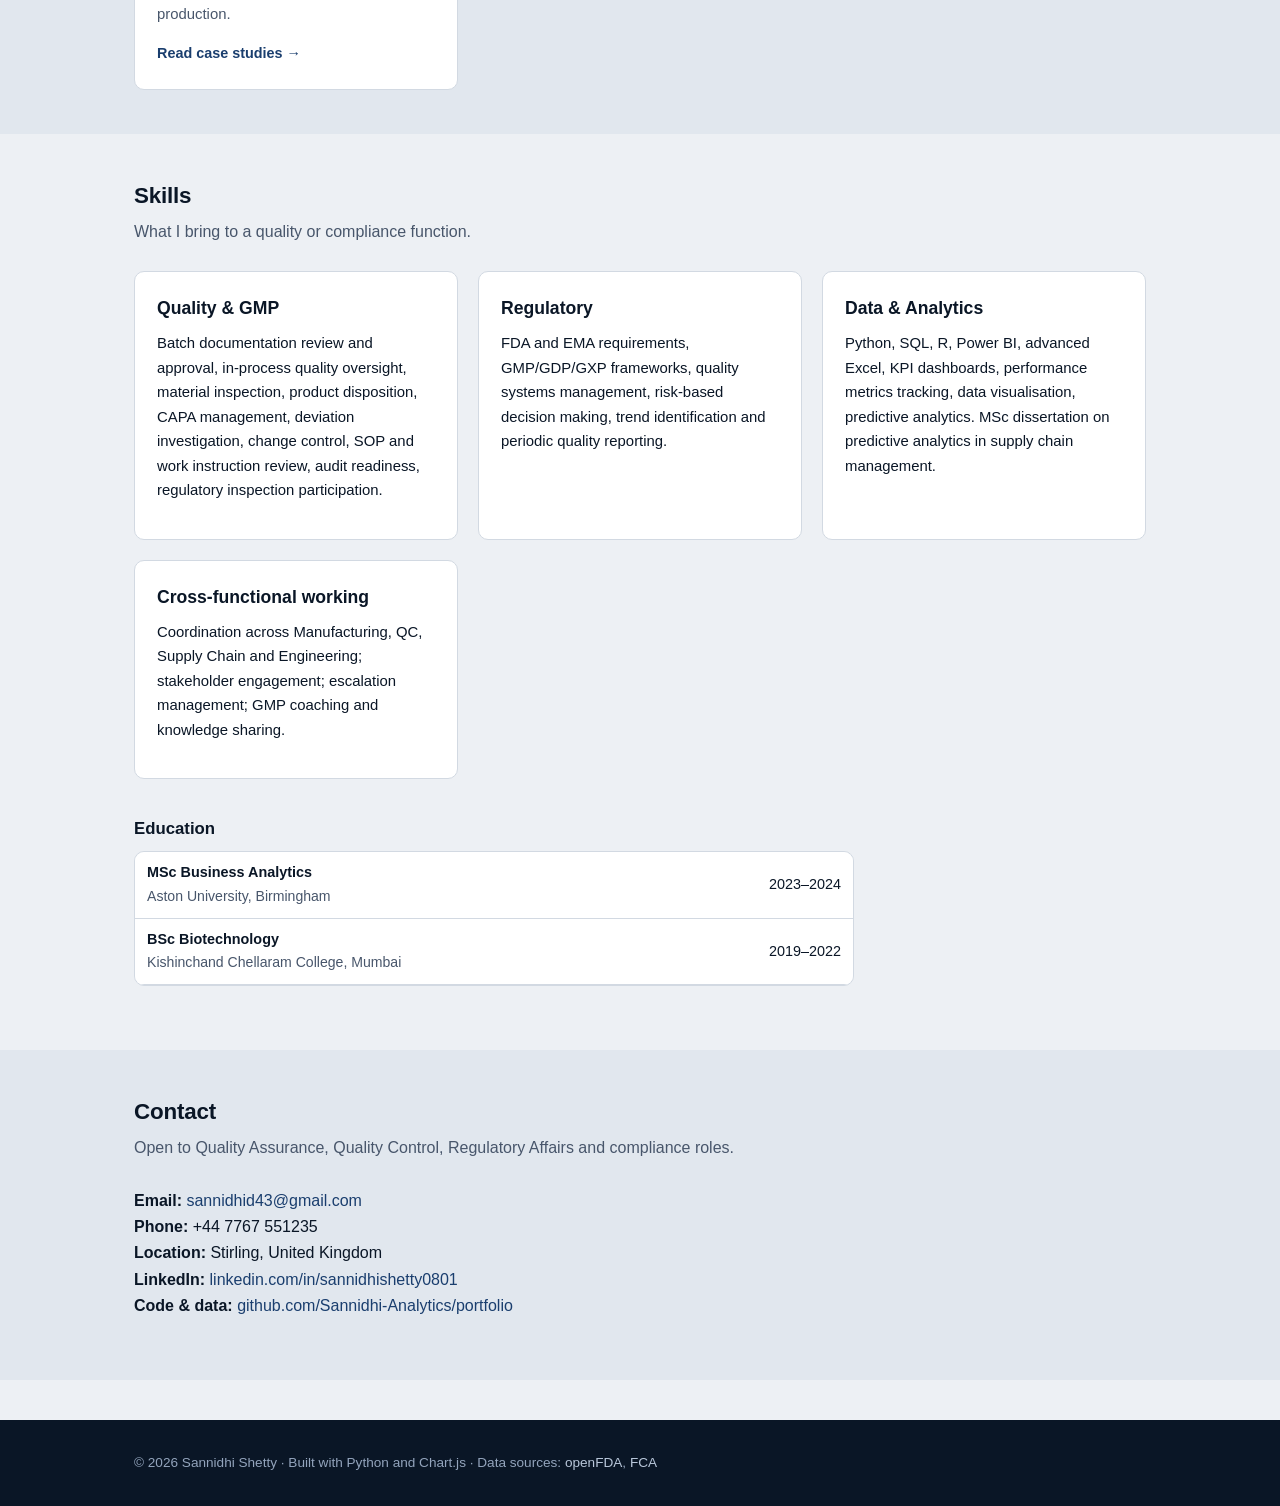
==== commit 80686173: "Add LinkedIn to contact details" ====
--- a/index.html
+++ b/index.html
@@ -13,7 +13,7 @@
   <div class="wrap">
     <h1>Sannidhi Shetty</h1>
     <p class="tag">Quality Assurance &amp; Compliance · GMP · Regulatory Data Analysis</p>
-    <p class="meta">Stirling, UK · <a href="mailto:sannidhid43@gmail.com">sannidhid43@gmail.com</a> · +44 7767 551235</p>
+    <p class="meta">Stirling, UK · <a href="mailto:sannidhid43@gmail.com">sannidhid43@gmail.com</a> · +44 7767 551235 · <a href="https://www.linkedin.com/in/sannidhishetty0801/">LinkedIn</a></p>
   </div>
 </header>
 <nav class="top"><div class="wrap">
@@ -112,6 +112,7 @@
     <p><strong>Email:</strong> <a href="mailto:sannidhid43@gmail.com">sannidhid43@gmail.com</a><br>
        <strong>Phone:</strong> +44 7767 551235<br>
        <strong>Location:</strong> Stirling, United Kingdom<br>
+       <strong>LinkedIn:</strong> <a href="https://www.linkedin.com/in/sannidhishetty0801/">linkedin.com/in/sannidhishetty0801</a><br>
        <strong>Code &amp; data:</strong> <a href="https://github.com/Sannidhi-Analytics/portfolio">github.com/Sannidhi-Analytics/portfolio</a></p>
   </div>
 </section>
